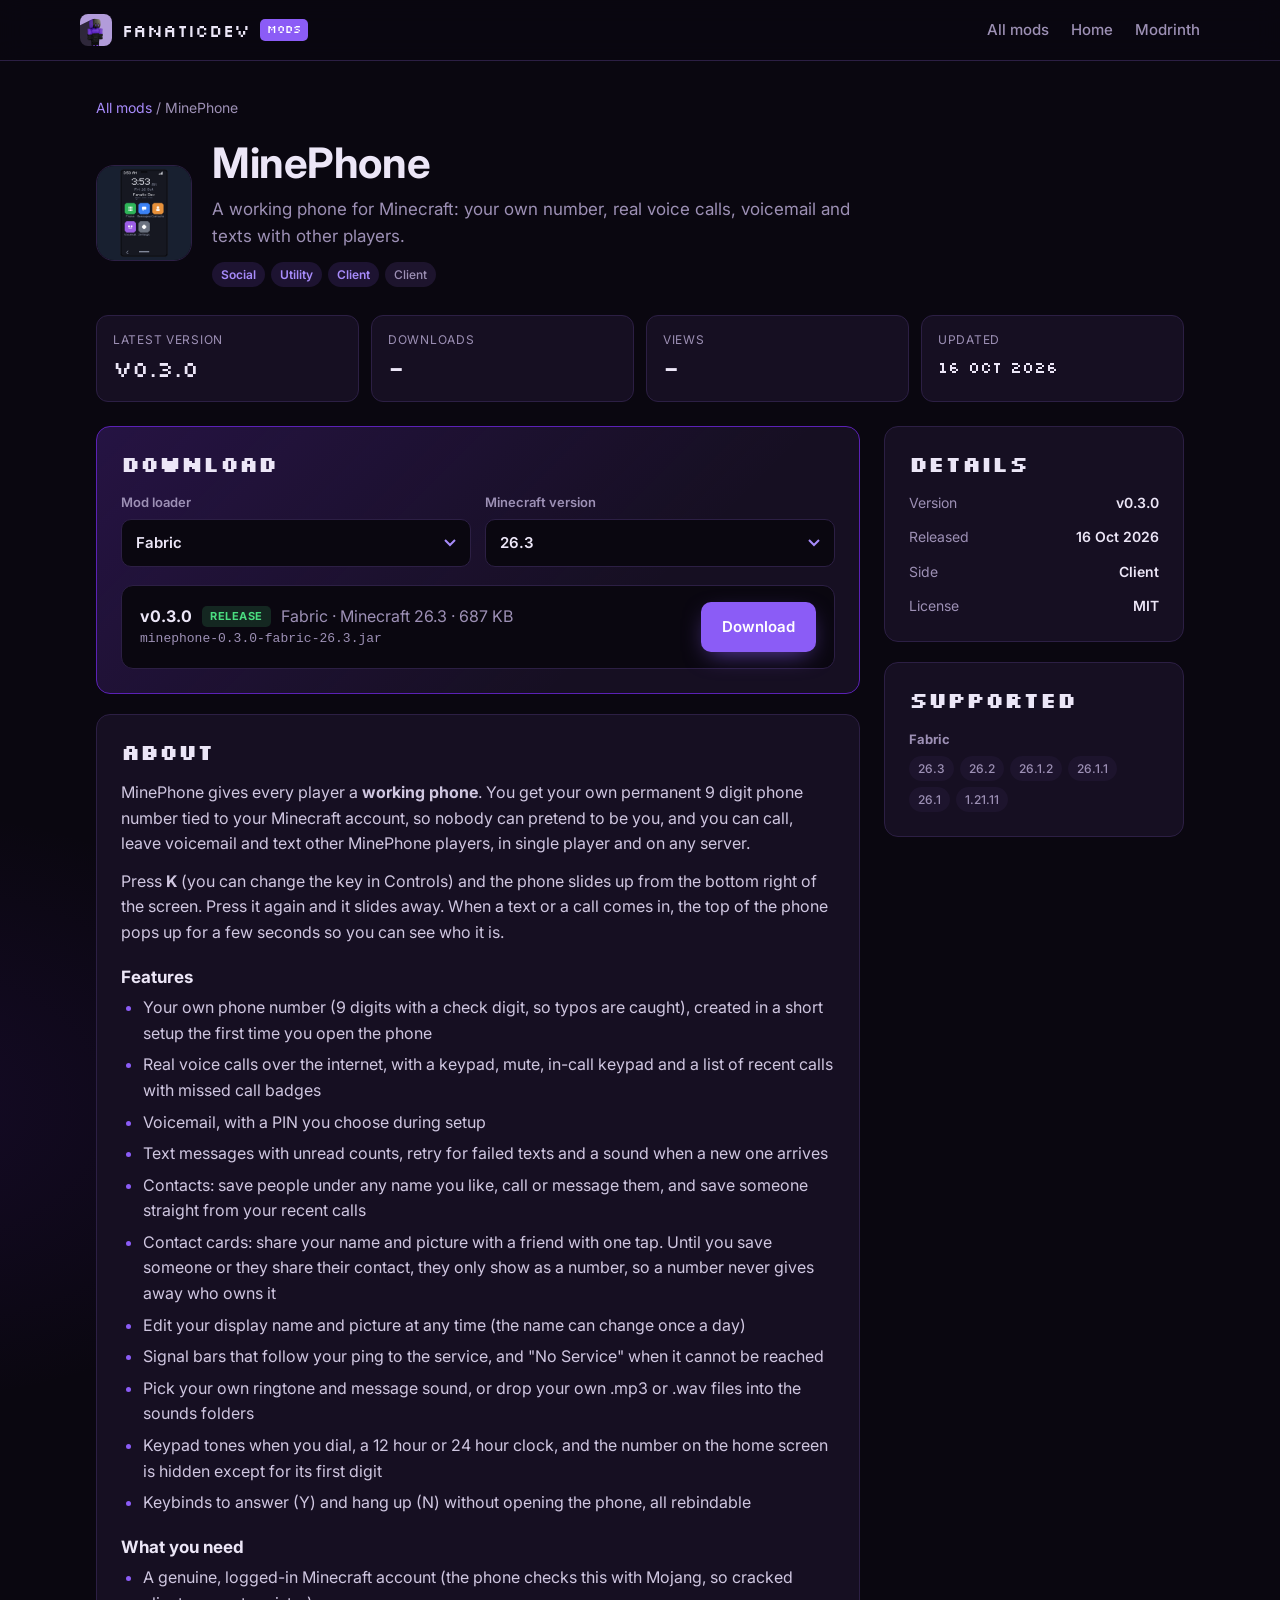
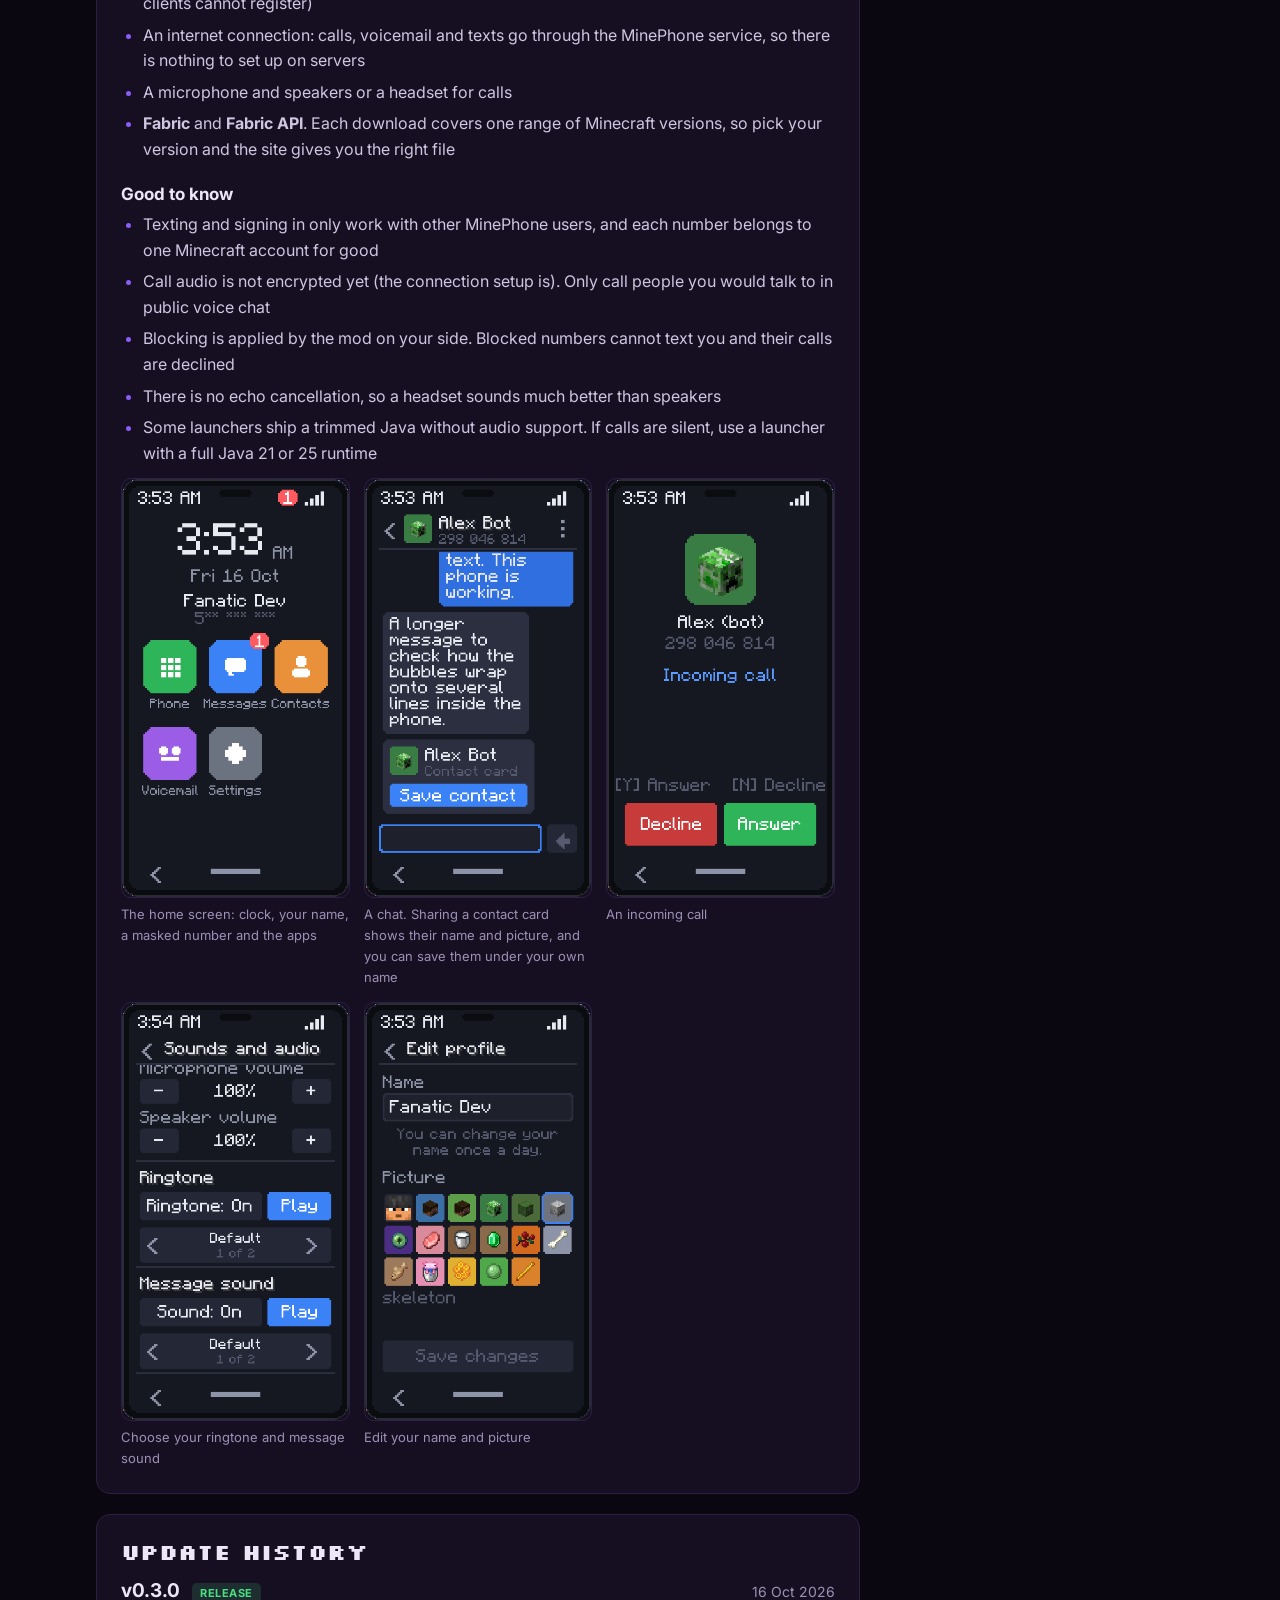
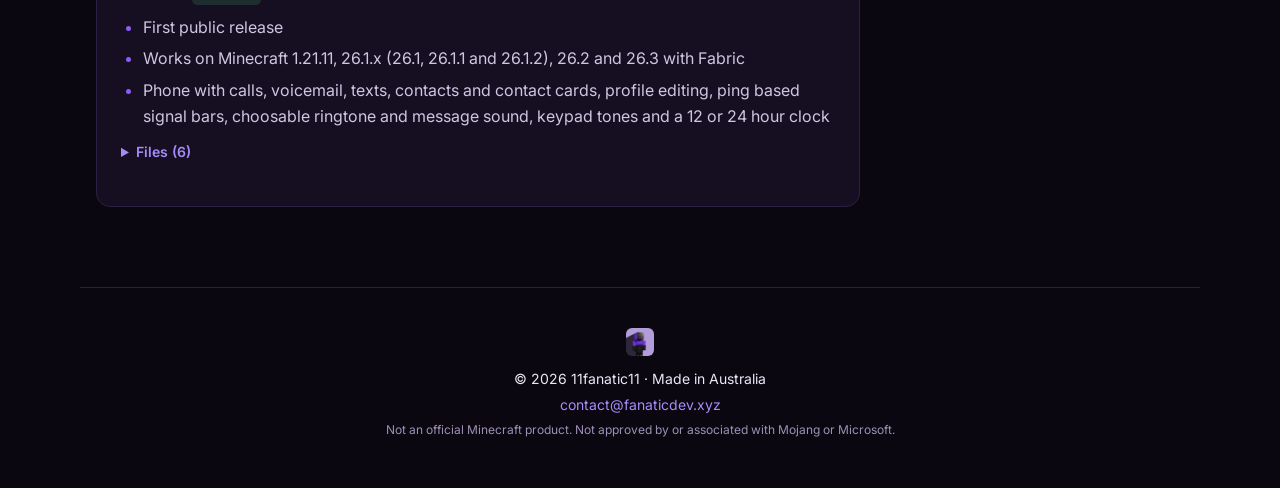
==== minephone/index.html @ 37029eb5 "Add MinePhone 0.3.0 (Fabric 1.21.11, 26.1.x, 26.2, 26.3) Co-Authored-By: Claude Sonnet 5.5 <noreply@" ====
<!doctype html>
<html lang="en">
<head>
  <meta charset="utf-8">
  <meta name="viewport" content="width=device-width, initial-scale=1">
  <title>MinePhone | FanaticDev Mods</title>
  <meta name="description" content="A working phone for Minecraft: your own number, real voice calls, voicemail and texts with other players.">
  <meta name="mod-slug" content="minephone">
  <meta name="theme-color" content="#0a0710">
  <meta property="og:type" content="website">
  <meta property="og:title" content="MinePhone | FanaticDev Mods">
  <meta property="og:description" content="A working phone for Minecraft: your own number, real voice calls, voicemail and texts with other players.">
  <meta property="og:image" content="https://mods.fanaticdev.xyz/assets/minephone.png">
  <meta property="og:url" content="https://mods.fanaticdev.xyz/minephone/">
  <link rel="canonical" href="https://mods.fanaticdev.xyz/minephone/">
  <link rel="icon" type="image/png" sizes="32x32" href="/assets/favicon-32.png">
  <link rel="icon" type="image/png" sizes="64x64" href="/assets/favicon.png">
  <link rel="apple-touch-icon" href="/assets/apple-touch-icon.png">
  <link rel="preconnect" href="https://fonts.googleapis.com">
  <link rel="preconnect" href="https://fonts.gstatic.com" crossorigin>
  <link href="https://fonts.googleapis.com/css2?family=Inter:wght@400;500;600;700&family=Silkscreen:wght@400;700&display=swap" rel="stylesheet">
  <link rel="stylesheet" href="/styles.css">
</head>
<body data-page="mod">
  <header class="nav">
    <a class="nav-brand" href="/">
      <img src="/assets/favicon.png" alt="" width="32" height="32">
      <span class="name">FanaticDev</span><span class="pill">MODS</span>
    </a>
    <nav class="nav-links">
      <a href="/">All mods</a>
      <a href="https://fanaticdev.xyz">Home</a>
      <a href="https://modrinth.com/user/11fanatic11" target="_blank" rel="noopener">Modrinth</a>
    </nav>
  </header>

  <main id="app"><p class="skeleton">Loading&hellip;</p></main>

  <footer class="footer">
    <img src="/assets/favicon.png" alt="" width="28" height="28">
    <p>&copy; <span id="year">2026</span> 11fanatic11 &middot; Made in Australia</p>
    <p><a href="mailto:contact@fanaticdev.xyz">contact@fanaticdev.xyz</a></p>
    <p class="muted">Not an official Minecraft product. Not approved by or associated with Mojang or Microsoft.</p>
  </footer>

  <script src="/config.js"></script>
  <script src="/app.js"></script>
  <script src="/ext.js"></script>
</body>
</html>
---- styles.css ----
:root {
  --bg: #0a0710;
  --bg-2: #110c1a;
  --surface: #160f22;
  --surface-2: #1d142d;
  --border: #2c1f44;
  --text: #ece6f7;
  --muted: #9d90b5;
  --purple: #8b5cf6;
  --purple-2: #a78bfa;
  --purple-deep: #5b21b6;
  --green: #4ade80;
  --amber: #fbbf24;
  --red: #f87171;
  --radius: 14px;
  --pixel: "Silkscreen", ui-monospace, monospace;
  --sans: "Inter", system-ui, -apple-system, "Segoe UI", sans-serif;
}

* { box-sizing: border-box; }
html { scroll-behavior: smooth; scroll-padding-top: 80px; }
body {
  margin: 0;
  background:
    radial-gradient(1200px 600px at 85% -10%, rgba(139, 92, 246, .18), transparent 60%),
    radial-gradient(800px 500px at -10% 30%, rgba(91, 33, 182, .14), transparent 60%),
    var(--bg);
  color: var(--text);
  font-family: var(--sans);
  font-size: 16px;
  line-height: 1.6;
  -webkit-font-smoothing: antialiased;
  overflow-x: hidden;
}
img { max-width: 100%; height: auto; display: block; }
a { color: var(--purple-2); text-decoration: none; }
a:hover { color: #fff; }
h1, h2, h3 { line-height: 1.15; margin: 0; }
.muted { color: var(--muted); }
.accent { color: var(--purple-2); }

/* Nav */
.nav {
  position: sticky; top: 0; z-index: 10;
  display: flex; align-items: center; justify-content: space-between;
  padding: 14px max(16px, calc((100% - 1120px) / 2));
  background: rgba(10, 7, 16, .75);
  backdrop-filter: blur(12px);
  border-bottom: 1px solid var(--border);
}
.nav-brand { display: flex; align-items: center; gap: 10px; color: var(--text); font-family: var(--pixel); font-size: 18px; }
.nav-brand img { border-radius: 8px; }
.nav-brand .pill { font-size: 11px; color: #fff; background: var(--purple); padding: 2px 7px; border-radius: 5px; }
.nav-links { display: flex; gap: 22px; font-weight: 500; font-size: 15px; }
.nav-links a { color: var(--muted); }
.nav-links a:hover { color: var(--text); }

main, .footer { max-width: 1120px; margin: 0 auto; padding: 0 16px; }
.eyebrow { font-family: var(--pixel); color: var(--purple-2); font-size: 14px; letter-spacing: .04em; margin: 0 0 12px; }

/* Buttons */
.btn {
  display: inline-flex; align-items: center; justify-content: center; gap: 8px;
  padding: 12px 20px; border-radius: 10px; font-weight: 600; font-size: 15px; cursor: pointer;
  border: 1px solid transparent; transition: transform .15s, background .15s, border-color .15s;
}
.btn:hover { transform: translateY(-1px); }
.btn-primary { background: var(--purple); color: #fff; box-shadow: 0 8px 24px -8px rgba(139, 92, 246, .7); }
.btn-primary:hover { background: #7c4dee; color: #fff; }
.btn-ghost { border-color: var(--border); color: var(--text); background: var(--surface); }
.btn-ghost:hover { border-color: var(--purple); color: #fff; }
.btn[aria-disabled="true"] { opacity: .45; pointer-events: none; box-shadow: none; }

/* Chips / badges */
.chips { display: flex; flex-wrap: wrap; gap: 6px; }
.chip { font-size: 12px; font-weight: 600; padding: 3px 9px; border-radius: 999px; background: rgba(139, 92, 246, .14); color: var(--purple-2); white-space: nowrap; }
.chip-plain { background: var(--surface-2); color: var(--muted); font-weight: 500; }
.badge { font-size: 11px; font-weight: 700; text-transform: uppercase; letter-spacing: .05em; padding: 2px 8px; border-radius: 5px; }
.badge-release { background: rgba(74, 222, 128, .15); color: var(--green); }
.badge-beta { background: rgba(251, 191, 36, .15); color: var(--amber); }
.badge-alpha { background: rgba(248, 113, 113, .15); color: var(--red); }

/* List page */
.hero { padding: 64px 0 28px; max-width: 760px; }
.hero h1 { font-size: clamp(34px, 5.5vw, 56px); font-weight: 700; letter-spacing: -.02em; }
.lede { color: var(--muted); font-size: 18px; max-width: 560px; margin: 18px 0 0; }
.hero-facts { list-style: none; padding: 0; margin: 30px 0 0; display: flex; gap: 28px; flex-wrap: wrap; color: var(--muted); font-size: 14px; }
.hero-facts strong { display: block; font-family: var(--pixel); font-size: 26px; color: var(--text); }

.toolbar { display: flex; gap: 12px; align-items: center; margin: 36px 0 18px; flex-wrap: wrap; }
.toolbar h2 { font-family: var(--pixel); font-size: 28px; font-weight: 700; margin-right: auto; }
.toolbar h2::before { content: "> "; color: var(--purple); }
.search {
  width: min(100%, 320px); padding: 11px 14px; font: inherit; font-size: 15px;
  background: var(--surface); color: var(--text); border: 1px solid var(--border); border-radius: 10px;
}
.search::placeholder { color: var(--muted); }
.search:focus { outline: 2px solid var(--purple); outline-offset: 1px; border-color: transparent; }

.mod-grid { display: grid; grid-template-columns: repeat(auto-fill, minmax(340px, 1fr)); gap: 18px; padding-bottom: 72px; }
.mod-card {
  display: flex; flex-direction: column; gap: 14px; color: var(--text);
  background: linear-gradient(180deg, var(--surface-2), var(--surface));
  border: 1px solid var(--border); border-radius: var(--radius); padding: 20px;
  transition: border-color .2s, transform .2s;
}
.mod-card:hover { border-color: var(--purple-deep); transform: translateY(-2px); color: var(--text); }
.mod-card-top { display: flex; gap: 14px; align-items: center; }
.mod-icon { width: 64px; height: 64px; border-radius: 12px; background: var(--bg); flex-shrink: 0; object-fit: cover; }
.mod-card h3 { font-size: 19px; }
.mod-card .ver { font-size: 13px; color: var(--muted); }
.mod-card p { margin: 0; color: var(--muted); font-size: 15px; }
.mod-card-foot { margin-top: auto; padding-top: 12px; border-top: 1px solid var(--border); display: flex; flex-wrap: wrap; gap: 6px 18px; font-size: 13px; color: var(--muted); }
.mod-card-foot b { color: var(--text); }
.empty { text-align: center; padding: 64px 16px 96px; color: var(--muted); border: 1px dashed var(--border); border-radius: var(--radius); margin-bottom: 72px; }
.empty h3 { font-family: var(--pixel); font-size: 22px; color: var(--text); margin-bottom: 8px; }

/* Mod page */
.crumbs { font-size: 14px; color: var(--muted); margin: 36px 0 20px; }
.mod-head { display: flex; gap: 20px; align-items: center; }
.mod-head .mod-icon { width: 96px; height: 96px; border-radius: 18px; border: 1px solid var(--border); }
.mod-head h1 { font-size: clamp(28px, 4.5vw, 42px); font-weight: 700; letter-spacing: -.01em; }
.tagline { margin: 8px 0 12px; color: var(--muted); font-size: 17px; max-width: 640px; }
.stat-row { list-style: none; padding: 0; margin: 28px 0 0; display: grid; grid-template-columns: repeat(4, 1fr); gap: 12px; }
.stat-row li { background: var(--surface); border: 1px solid var(--border); border-radius: 12px; padding: 14px 16px; }
.stat-row span { display: block; font-size: 12px; color: var(--muted); text-transform: uppercase; letter-spacing: .06em; }
.stat-row b { display: block; font-family: var(--pixel); font-size: 22px; font-weight: 400; margin-top: 2px; }
.mod-layout { display: grid; grid-template-columns: minmax(0, 1fr) 300px; gap: 24px; margin: 24px 0 80px; align-items: start; }
.mod-main, .mod-side { display: grid; gap: 20px; }
.panel { background: var(--surface); border: 1px solid var(--border); border-radius: var(--radius); padding: 24px; }
.panel h2 { font-family: var(--pixel); font-size: 22px; font-weight: 700; margin-bottom: 16px; }
.panel h3 { font-size: 17px; margin: 22px 0 8px; }
.panel p { margin: 0 0 12px; color: #cfc6e0; }
.panel ul { margin: 0 0 12px; padding-left: 22px; color: #cfc6e0; }
.panel li { margin: 6px 0; }
.panel li::marker { color: var(--purple); }
.panel code, .panel kbd { font-family: ui-monospace, "SF Mono", Menlo, Consolas, monospace; font-size: .9em; background: var(--surface-2); border: 1px solid var(--border); border-radius: 6px; padding: 1px 6px; color: #e6dcff; }
.dl-panel { border-color: var(--purple-deep); background: linear-gradient(135deg, rgba(91, 33, 182, .22), rgba(10, 7, 16, 0) 70%), var(--surface); }
.dl-controls { display: grid; grid-template-columns: 1fr 1fr; gap: 14px; }
.dl-controls label { display: grid; gap: 6px; font-size: 13px; font-weight: 600; color: var(--muted); }
.select {
  width: 100%; padding: 11px 38px 11px 14px; font: inherit; font-size: 15px; color: var(--text); cursor: pointer;
  background: var(--bg) url("data:image/svg+xml,%3Csvg xmlns='http://www.w3.org/2000/svg' width='12' height='8' fill='none' stroke='%23a78bfa' stroke-width='2'%3E%3Cpath d='M1 1l5 5 5-5'/%3E%3C/svg%3E") no-repeat right 14px center;
  border: 1px solid var(--border); border-radius: 10px; appearance: none;
}
.select:focus { outline: 2px solid var(--purple); outline-offset: 1px; }
.dl-result { margin-top: 18px; display: flex; gap: 16px; align-items: center; justify-content: space-between; flex-wrap: wrap; padding: 16px 18px; background: var(--bg); border: 1px solid var(--border); border-radius: 12px; }
.dl-result .file { font-family: ui-monospace, "SF Mono", Menlo, Consolas, monospace; font-size: 13px; color: var(--muted); overflow-wrap: anywhere; }
.dl-result .line { display: flex; flex-wrap: wrap; gap: 4px 10px; align-items: center; }
.gallery { display: grid; grid-template-columns: repeat(auto-fill, minmax(220px, 1fr)); gap: 14px; margin-top: 8px; }
.gallery figure { margin: 0; }
.gallery img { border-radius: 10px; border: 1px solid var(--border); width: 100%; }
.gallery figcaption { font-size: 13px; color: var(--muted); margin-top: 6px; }
.ver-item { padding: 18px 0; border-top: 1px solid var(--border); }
.ver-item:first-of-type { border-top: 0; padding-top: 0; }
.ver-head { display: flex; flex-wrap: wrap; gap: 8px 12px; align-items: baseline; }
.ver-head h3 { margin: 0; font-size: 19px; }
.ver-head time { color: var(--muted); font-size: 14px; margin-left: auto; }
.ver-item ul { margin: 10px 0 0; }
.ver-item .none { margin: 10px 0 0; color: var(--muted); font-size: 14px; font-style: italic; }
.ver-item details { margin-top: 12px; }
.ver-item summary { cursor: pointer; color: var(--purple-2); font-size: 14px; font-weight: 600; }
.file-group { margin-top: 10px; }
.file-group b { font-size: 13px; color: var(--muted); display: block; margin-bottom: 6px; }
.file-group .chips a { font-size: 12px; font-weight: 600; padding: 3px 9px; border-radius: 999px; background: var(--surface-2); color: var(--text); border: 1px solid var(--border); }
.file-group .chips a:hover { border-color: var(--purple); color: #fff; }
.kv { display: grid; gap: 12px; font-size: 14px; margin: 0; }
.kv div { display: flex; justify-content: space-between; gap: 12px; }
.kv dt { color: var(--muted); }
.kv dd { margin: 0; text-align: right; font-weight: 600; }
.link-list { display: grid; gap: 8px; margin-top: 16px; padding-top: 16px; border-top: 1px solid var(--border); font-size: 14px; font-weight: 600; }
.loader-block { margin-bottom: 14px; }
.loader-block:last-child { margin-bottom: 0; }
.loader-block b { display: block; font-size: 13px; color: var(--muted); margin-bottom: 6px; }
.notfound { text-align: center; padding: 100px 16px; }
.notfound h1 { font-family: var(--pixel); font-size: 34px; margin-bottom: 12px; }
.skeleton { color: var(--muted); padding: 80px 0; text-align: center; }

/* Footer */
.footer { display: flex; flex-direction: column; align-items: center; gap: 4px; text-align: center; padding-top: 40px; padding-bottom: 48px; border-top: 1px solid var(--border); font-size: 14px; }
.footer img { border-radius: 6px; margin-bottom: 8px; }
.footer p { margin: 0; }
.footer .muted { font-size: 12px; }

@media (max-width: 900px) {
  .mod-layout { grid-template-columns: 1fr; }
  .stat-row { grid-template-columns: repeat(2, 1fr); }
}
@media (max-width: 640px) {
  .nav-brand span.name { display: none; }
  .nav-links { gap: 14px; font-size: 14px; }
  .hero { padding-top: 40px; }
  .mod-grid { grid-template-columns: 1fr; }
  .mod-head { flex-direction: column; align-items: flex-start; }
  .mod-head .mod-icon { width: 80px; height: 80px; }
  .dl-controls { grid-template-columns: 1fr; }
  .panel { padding: 18px; }
  .ver-head time { margin-left: 0; width: 100%; }
}
@media (prefers-reduced-motion: reduce) {
  html { scroll-behavior: auto; }
  * { transition: none !important; }
}
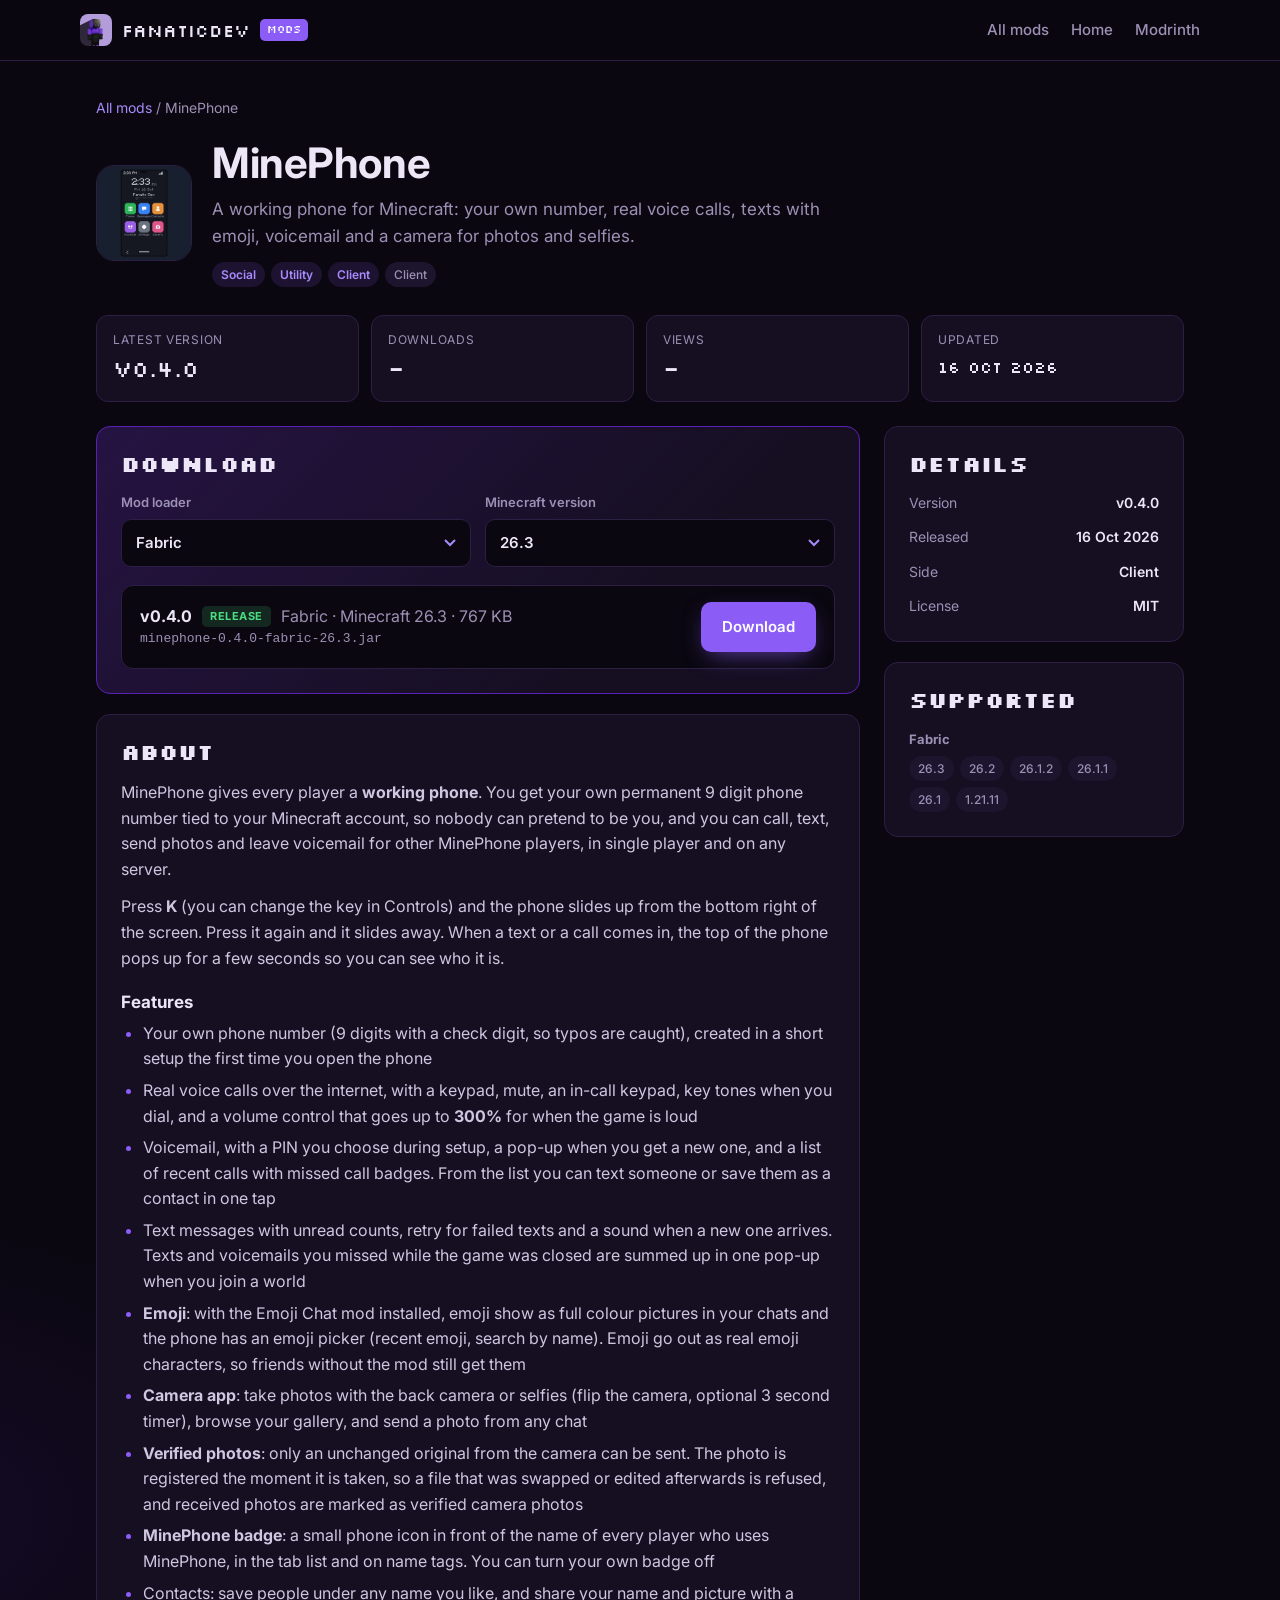
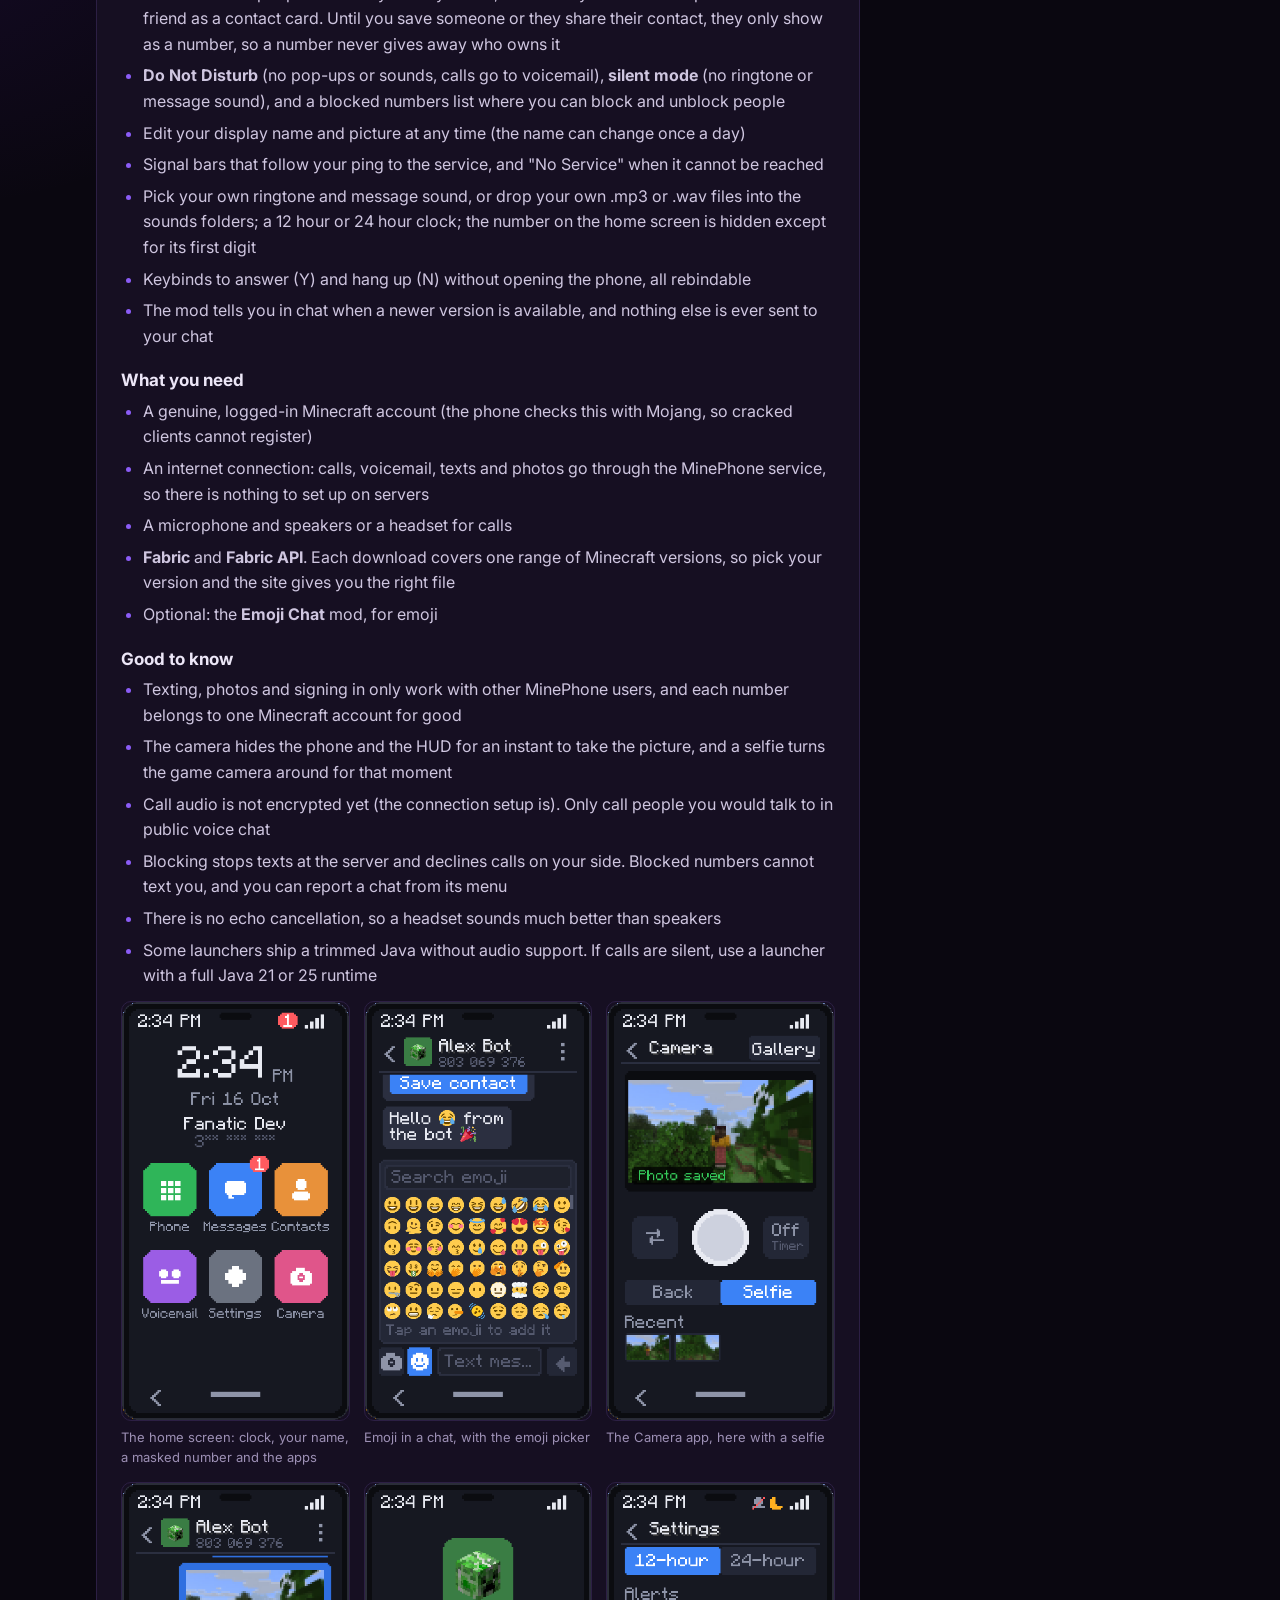
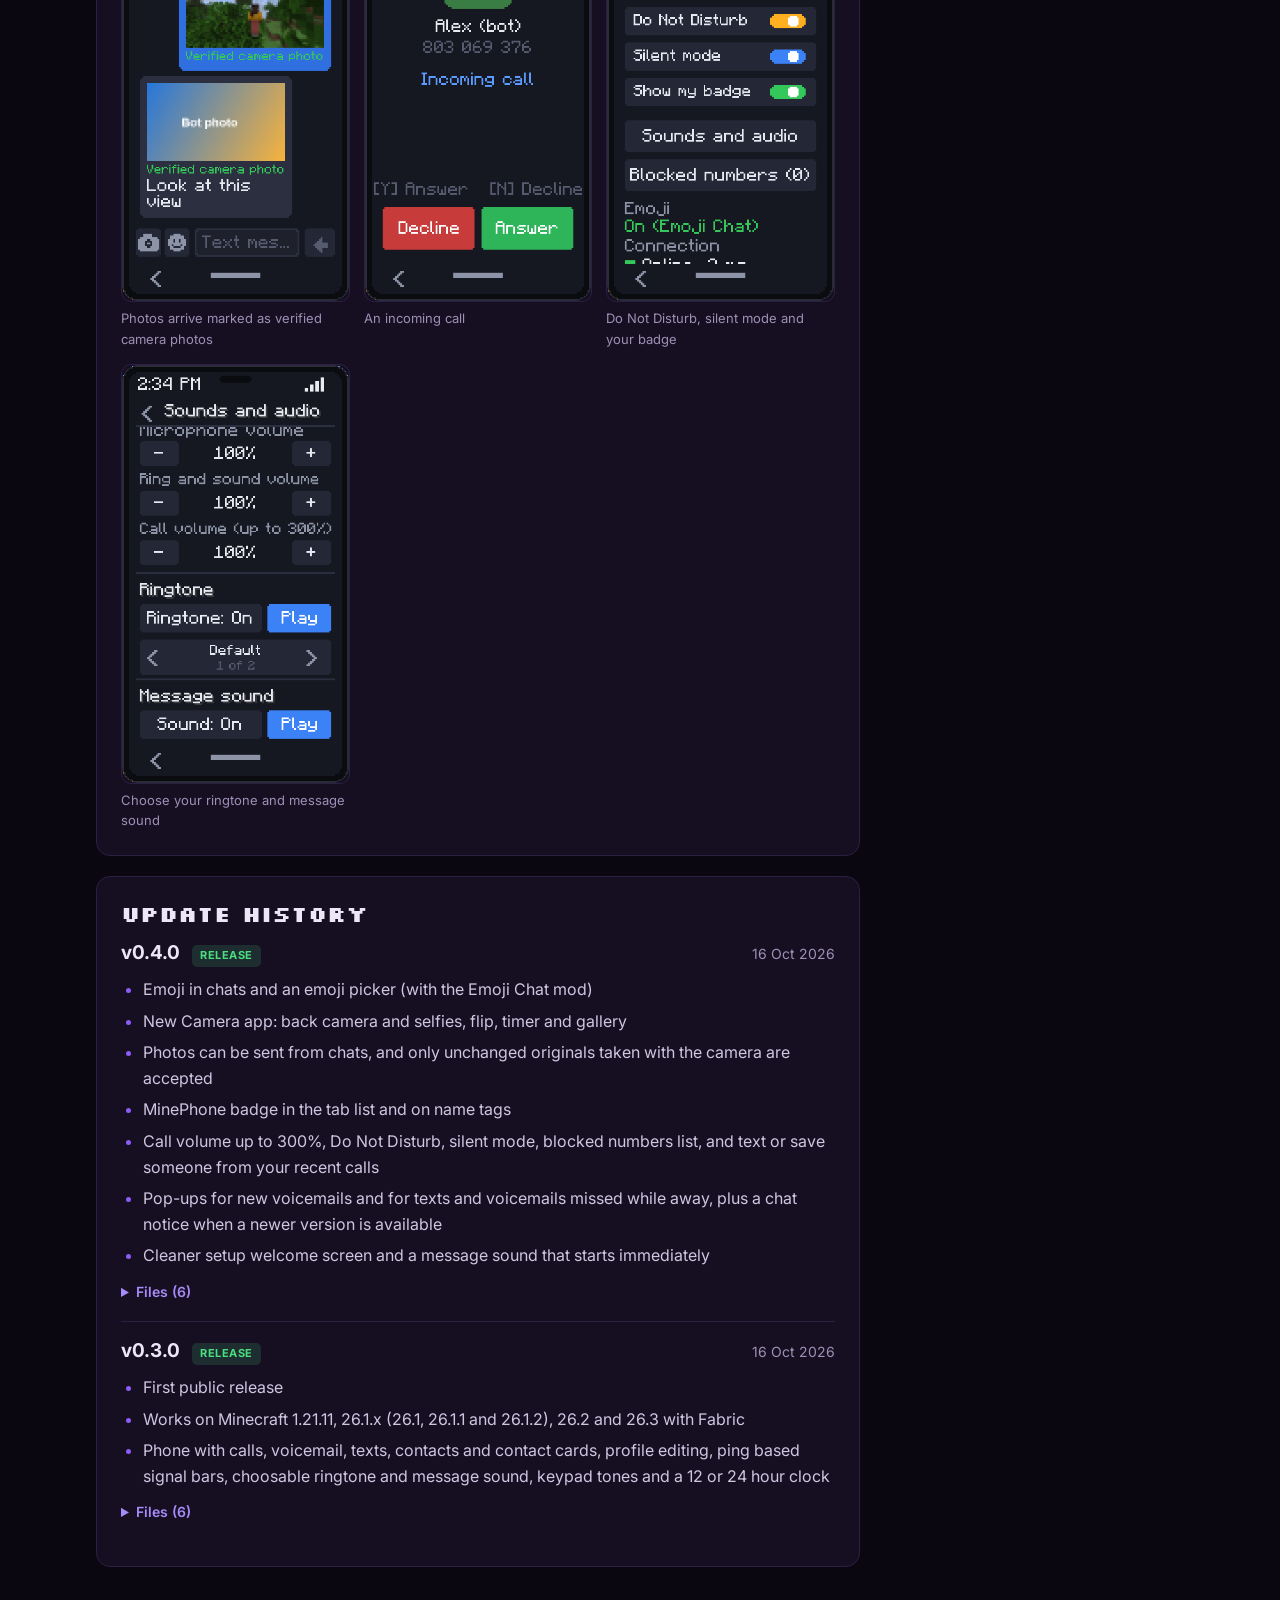
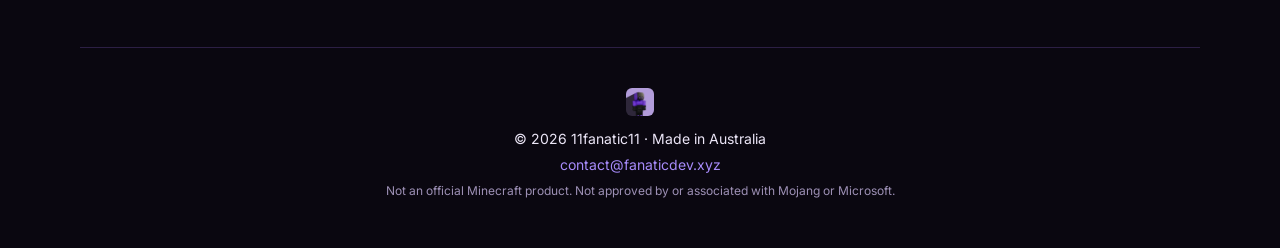
==== commit 04560fd9: "Update MinePhone to 0.4.0 (Fabric 1.21.11, 26.1.x, 26.2, 26.3) Co-Authored-By: Claude Sonnet 5.5 <no" ====
--- a/minephone/index.html
+++ b/minephone/index.html
@@ -4,12 +4,12 @@
   <meta charset="utf-8">
   <meta name="viewport" content="width=device-width, initial-scale=1">
   <title>MinePhone | FanaticDev Mods</title>
-  <meta name="description" content="A working phone for Minecraft: your own number, real voice calls, voicemail and texts with other players.">
+  <meta name="description" content="A working phone for Minecraft: your own number, real voice calls, texts with emoji, voicemail and a camera for photos and selfies.">
   <meta name="mod-slug" content="minephone">
   <meta name="theme-color" content="#0a0710">
   <meta property="og:type" content="website">
   <meta property="og:title" content="MinePhone | FanaticDev Mods">
-  <meta property="og:description" content="A working phone for Minecraft: your own number, real voice calls, voicemail and texts with other players.">
+  <meta property="og:description" content="A working phone for Minecraft: your own number, real voice calls, texts with emoji, voicemail and a camera for photos and selfies.">
   <meta property="og:image" content="https://mods.fanaticdev.xyz/assets/minephone.png">
   <meta property="og:url" content="https://mods.fanaticdev.xyz/minephone/">
   <link rel="canonical" href="https://mods.fanaticdev.xyz/minephone/">
